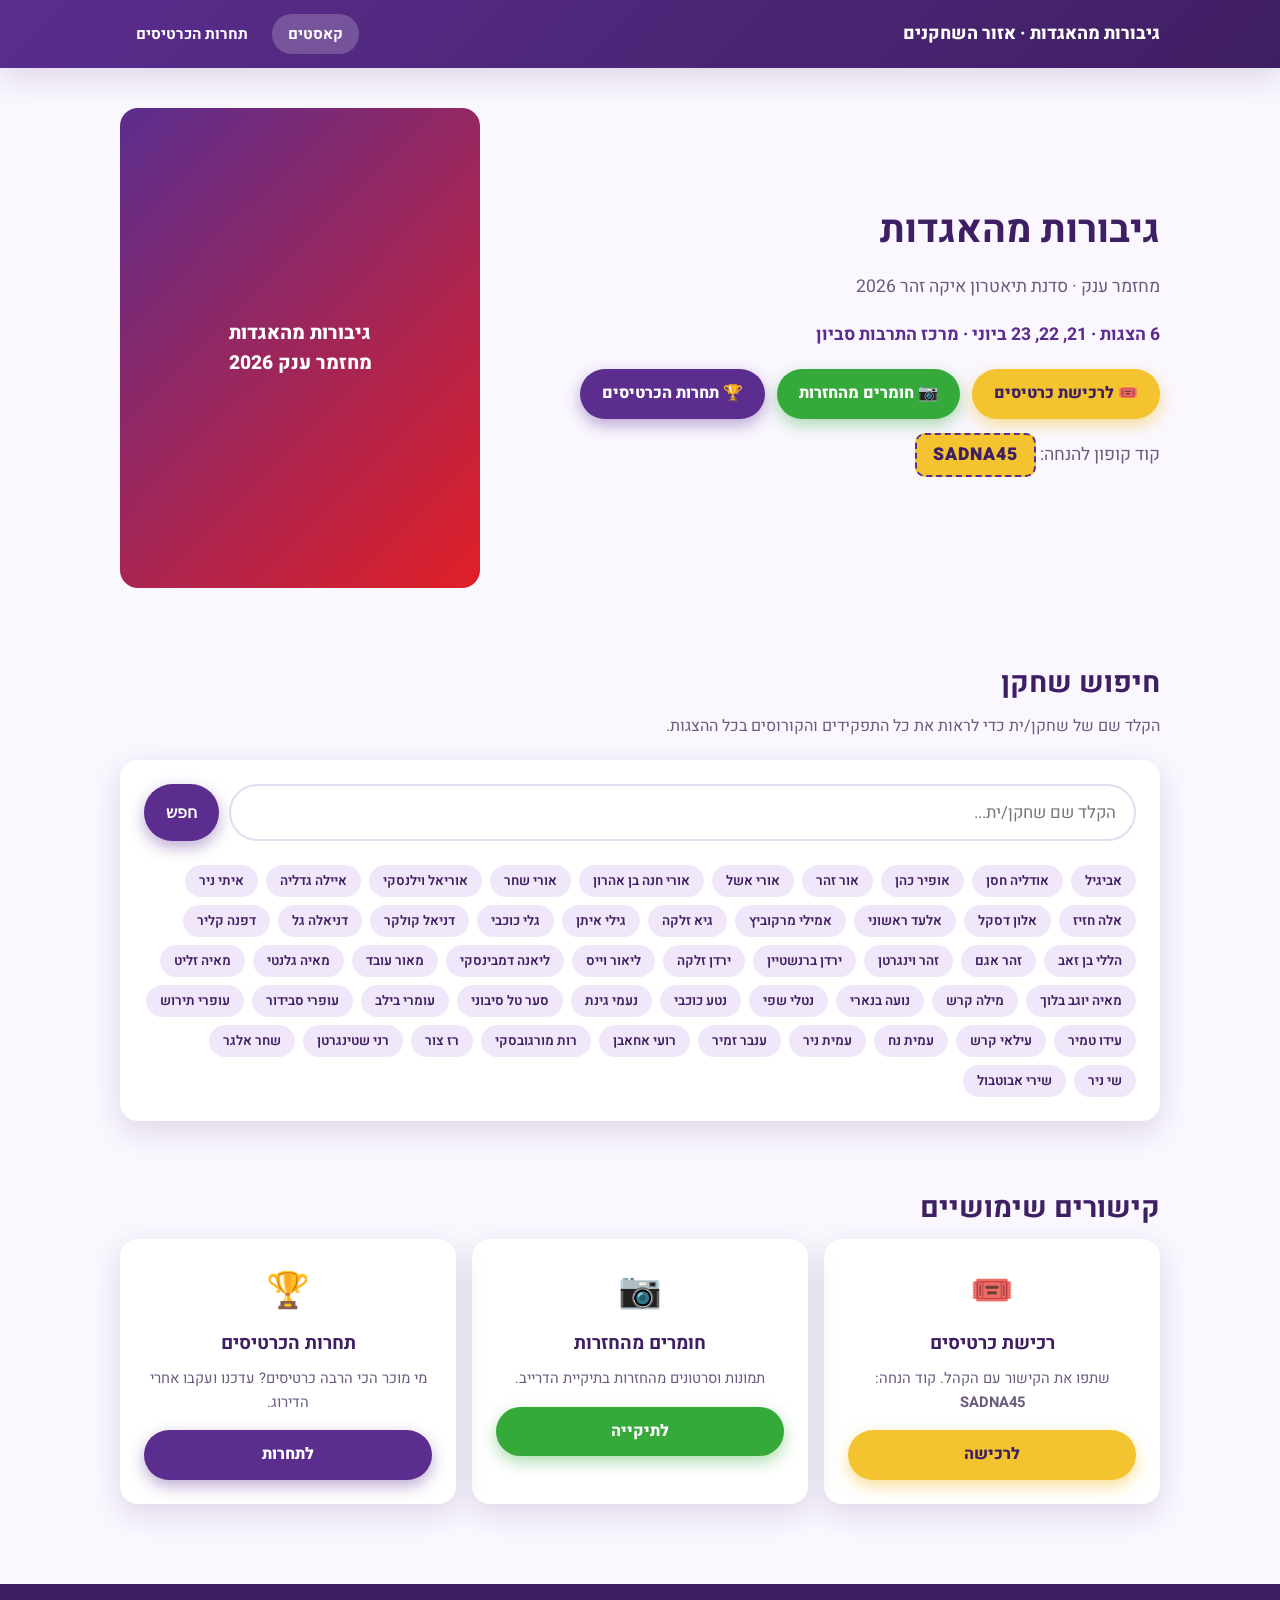
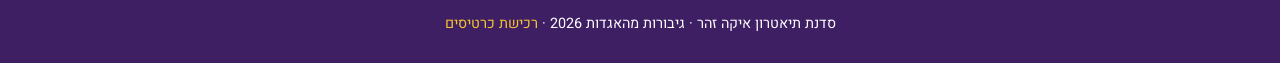
==== ikagiborotsite/index.html @ ffd876f1 "Add files via upload" ====
<!DOCTYPE html>
<html lang="he" dir="rtl">
<head>
  <meta charset="UTF-8" />
  <meta name="viewport" content="width=device-width, initial-scale=1" />
  <title>גיבורות מהאגדות · אזור השחקנים</title>
  <link rel="preconnect" href="https://fonts.googleapis.com" />
  <link href="https://fonts.googleapis.com/css2?family=Heebo:wght@400;600;700;800;900&display=swap" rel="stylesheet" />
  <link rel="stylesheet" href="css/styles.css" />
</head>
<body>
  <div class="topbar">
    <div class="container">
      <div class="brand">
        <img src="assets/logo.png" alt="סדנת תיאטרון איקה זהר" onerror="this.style.display='none'" />
        <span>גיבורות מהאגדות · אזור השחקנים</span>
      </div>
      <nav class="nav">
        <a href="index.html" class="active">קאסטים</a>
        <a href="competition.html">תחרות הכרטיסים</a>
      </nav>
    </div>
  </div>

  <div class="container">
    <section class="hero">
      <div>
        <h1 id="showTitle">גיבורות מהאגדות</h1>
        <p id="showSub">מחזמר ענק · סדנת תיאטרון איקה זהר 2026</p>
        <p id="showDates" style="font-weight:700;color:var(--purple)"></p>
        <div class="cta-row">
          <a class="btn btn-yellow" id="ticketsBtn" target="_blank" rel="noopener">🎟️ לרכישת כרטיסים</a>
          <a class="btn btn-green" id="driveBtn" target="_blank" rel="noopener">📷 חומרים מהחזרות</a>
          <a class="btn btn-primary" href="competition.html">🏆 תחרות הכרטיסים</a>
        </div>
        <p style="margin-top:14px">קוד קופון להנחה: <span class="coupon" id="couponBox">SADNA45</span></p>
      </div>
      <div class="poster">
        <img src="assets/poster.jpg" alt="פוסטר גיבורות מהאגדות"
             onerror="this.outerHTML='<div class=&quot;poster-fallback&quot;>גיבורות מהאגדות<br>מחזמר ענק 2026</div>'" />
      </div>
    </section>

    <section class="section">
      <h2>חיפוש שחקן</h2>
      <p class="sub">הקלד שם של שחקן/ית כדי לראות את כל התפקידים והקורוסים בכל ההצגות.</p>
      <div class="card">
        <div class="search-box">
          <input type="text" id="searchInput" placeholder="הקלד שם שחקן/ית..." autocomplete="off" />
          <button class="btn btn-primary" id="searchBtn">חפש</button>
        </div>
        <div class="suggestions" id="suggestions"></div>
        <div id="results"></div>
      </div>
    </section>

    <section class="section">
      <h2>קישורים שימושיים</h2>
      <div class="links-grid">
        <div class="link-card">
          <div class="ico">🎟️</div>
          <h3>רכישת כרטיסים</h3>
          <p>שתפו את הקישור עם הקהל. קוד הנחה: <strong>SADNA45</strong></p>
          <a class="btn btn-yellow btn-block" id="ticketsBtn2" target="_blank" rel="noopener">לרכישה</a>
        </div>
        <div class="link-card">
          <div class="ico">📷</div>
          <h3>חומרים מהחזרות</h3>
          <p>תמונות וסרטונים מהחזרות בתיקיית הדרייב.</p>
          <a class="btn btn-green btn-block" id="driveBtn2" target="_blank" rel="noopener">לתיקייה</a>
        </div>
        <div class="link-card">
          <div class="ico">🏆</div>
          <h3>תחרות הכרטיסים</h3>
          <p>מי מוכר הכי הרבה כרטיסים? עדכנו ועקבו אחרי הדירוג.</p>
          <a class="btn btn-primary btn-block" href="competition.html">לתחרות</a>
        </div>
      </div>
    </section>
  </div>

  <footer>
    <div class="container">
      סדנת תיאטרון איקה זהר · גיבורות מהאגדות 2026 ·
      <a id="footerTickets" target="_blank" rel="noopener">רכישת כרטיסים</a>
    </div>
  </footer>

  <script src="js/config.js"></script>
  <script src="js/cast-data.js"></script>
  <script src="js/app.js"></script>
</body>
</html>
---- ikagiborotsite/css/styles.css ----
:root {
  --purple: #5b2d8e;
  --purple-dark: #3f1f63;
  --green: #36a93b;
  --red: #e11f26;
  --yellow: #f4c430;
  --bg: #faf7ff;
  --card: #ffffff;
  --text: #241433;
  --muted: #6b5a7e;
  --shadow: 0 10px 30px rgba(63, 31, 99, 0.15);
  --radius: 18px;
}

* { box-sizing: border-box; margin: 0; padding: 0; }

html, body {
  font-family: "Heebo", "Assistant", "Segoe UI", system-ui, sans-serif;
  background: var(--bg);
  color: var(--text);
  direction: rtl;
  line-height: 1.6;
  -webkit-font-smoothing: antialiased;
}

a { color: var(--purple); text-decoration: none; }
img { max-width: 100%; display: block; }

.container { max-width: 1080px; margin: 0 auto; padding: 0 20px; }

/* Header / Nav */
.topbar {
  background: linear-gradient(135deg, var(--purple), var(--purple-dark));
  color: #fff;
  padding: 14px 0;
  position: sticky;
  top: 0;
  z-index: 50;
  box-shadow: var(--shadow);
}
.topbar .container {
  display: flex;
  align-items: center;
  justify-content: space-between;
  gap: 16px;
  flex-wrap: wrap;
}
.brand { display: flex; align-items: center; gap: 12px; font-weight: 800; font-size: 1.1rem; }
.brand img { height: 44px; width: auto; border-radius: 50%; background: #fff; }
.nav { display: flex; gap: 8px; flex-wrap: wrap; }
.nav a {
  color: #fff;
  padding: 8px 16px;
  border-radius: 999px;
  font-weight: 700;
  font-size: 0.95rem;
  transition: background 0.15s;
}
.nav a:hover, .nav a.active { background: rgba(255,255,255,0.2); }

/* Hero / Poster */
.hero {
  display: grid;
  grid-template-columns: 1fr 360px;
  gap: 32px;
  align-items: center;
  padding: 40px 0;
}
.hero h1 { font-size: 2.4rem; color: var(--purple-dark); margin-bottom: 12px; }
.hero p { color: var(--muted); font-size: 1.1rem; margin-bottom: 20px; }
.poster img {
  border-radius: var(--radius);
  box-shadow: var(--shadow);
  border: 4px solid #fff;
}
.poster-fallback {
  border-radius: var(--radius);
  background: linear-gradient(135deg, var(--purple), var(--red));
  color: #fff;
  aspect-ratio: 3/4;
  display: flex;
  align-items: center;
  justify-content: center;
  text-align: center;
  padding: 24px;
  font-weight: 800;
  font-size: 1.2rem;
}

/* Buttons */
.btn {
  display: inline-flex;
  align-items: center;
  gap: 8px;
  padding: 12px 22px;
  border-radius: 999px;
  font-weight: 800;
  font-size: 1rem;
  border: none;
  cursor: pointer;
  transition: transform 0.12s, box-shadow 0.12s;
}
.btn:hover { transform: translateY(-2px); }
.btn-primary { background: var(--purple); color: #fff; box-shadow: 0 6px 16px rgba(91,45,142,0.4); }
.btn-yellow { background: var(--yellow); color: var(--purple-dark); box-shadow: 0 6px 16px rgba(244,196,48,0.5); }
.btn-green { background: var(--green); color: #fff; box-shadow: 0 6px 16px rgba(54,169,59,0.4); }
.btn-red { background: var(--red); color: #fff; box-shadow: 0 6px 16px rgba(225,31,38,0.4); }
.btn-block { width: 100%; justify-content: center; }

.cta-row { display: flex; gap: 12px; flex-wrap: wrap; }

/* Cards / sections */
.section { padding: 32px 0; }
.section h2 { font-size: 1.8rem; color: var(--purple-dark); margin-bottom: 8px; }
.section .sub { color: var(--muted); margin-bottom: 20px; }

.card {
  background: var(--card);
  border-radius: var(--radius);
  box-shadow: var(--shadow);
  padding: 24px;
}

/* Search */
.search-box {
  display: flex;
  gap: 10px;
  margin-bottom: 24px;
  flex-wrap: wrap;
}
.search-box input {
  flex: 1;
  min-width: 220px;
  padding: 14px 18px;
  border-radius: 999px;
  border: 2px solid #e6dcf2;
  font-size: 1.05rem;
  font-family: inherit;
  outline: none;
}
.search-box input:focus { border-color: var(--purple); }

.actor-result h3 {
  color: var(--purple);
  font-size: 1.4rem;
  margin-bottom: 14px;
  border-bottom: 3px solid var(--yellow);
  padding-bottom: 8px;
  display: inline-block;
}
.role-table { width: 100%; border-collapse: collapse; margin-top: 8px; }
.role-table th, .role-table td {
  text-align: right;
  padding: 12px 14px;
  border-bottom: 1px solid #eee5f6;
}
.role-table th { background: #f3ecfb; color: var(--purple-dark); font-weight: 800; }
.role-table tr:hover td { background: #faf6ff; }
.tag-chorus { background: var(--green); color:#fff; padding:2px 10px; border-radius:999px; font-size:.8rem; font-weight:700; }
.tag-role { background: var(--yellow); color: var(--purple-dark); padding:2px 10px; border-radius:999px; font-size:.8rem; font-weight:700; }

.suggestions { display:flex; flex-wrap:wrap; gap:8px; margin-top:12px; }
.suggestions button {
  background:#f0e8fa; border:none; color:var(--purple-dark);
  padding:6px 14px; border-radius:999px; cursor:pointer; font-family:inherit; font-weight:600;
}
.suggestions button:hover { background: var(--yellow); }
.empty { color: var(--muted); text-align:center; padding: 24px; }

/* Scoreboard */
.scoreboard { list-style: none; }
.score-row {
  display: grid;
  grid-template-columns: 56px 1fr auto;
  align-items: center;
  gap: 14px;
  padding: 14px 18px;
  border-radius: 14px;
  margin-bottom: 10px;
  background: #f7f2fd;
  transition: transform .12s;
}
.score-row:hover { transform: scale(1.01); }
.score-row .rank {
  font-weight: 900; font-size: 1.3rem; text-align:center;
  width: 44px; height: 44px; line-height: 44px; border-radius: 50%;
  background: #e6dcf2; color: var(--purple-dark);
}
.score-row.gold .rank { background: var(--yellow); color: var(--purple-dark); }
.score-row.silver .rank { background: #d8d8e0; }
.score-row.bronze .rank { background: #e8b785; color:#fff; }
.score-row .name { font-weight: 800; font-size: 1.1rem; }
.score-row .count { font-weight: 900; font-size: 1.4rem; color: var(--purple); }
.score-row .count small { font-size: .8rem; color: var(--muted); font-weight:600; }

.form-grid { display: grid; gap: 12px; }
.form-grid label { font-weight: 700; color: var(--purple-dark); font-size: .95rem; }
.form-grid input, .form-grid select {
  padding: 12px 16px;
  border-radius: 12px;
  border: 2px solid #e6dcf2;
  font-size: 1rem;
  font-family: inherit;
  width: 100%;
  outline: none;
}
.form-grid input:focus, .form-grid select:focus { border-color: var(--purple); }
.notice { padding: 12px 16px; border-radius: 12px; margin: 12px 0; font-weight:600; }
.notice.ok { background: #e3f7e4; color: #1d6b21; }
.notice.err { background: #fde3e4; color: #a01419; }
.notice.info { background: #fff6da; color: #8a6d14; }

.purchases-log { margin-top:16px; max-height: 260px; overflow-y:auto; }
.purchases-log .item {
  display:flex; justify-content:space-between; gap:10px;
  padding:8px 12px; border-bottom:1px solid #eee5f6; font-size:.92rem;
}
.purchases-log .item .buyer { color: var(--muted); }

/* Links grid */
.links-grid { display:grid; grid-template-columns: repeat(auto-fit,minmax(220px,1fr)); gap:16px; }
.link-card {
  background: var(--card); border-radius: var(--radius); box-shadow: var(--shadow);
  padding: 24px; text-align:center;
}
.link-card .ico { font-size: 2.2rem; margin-bottom: 10px; }
.link-card h3 { color: var(--purple-dark); margin-bottom:8px; }
.link-card p { color: var(--muted); font-size:.92rem; margin-bottom:16px; }

footer {
  background: var(--purple-dark);
  color: #fff;
  text-align: center;
  padding: 28px 0;
  margin-top: 48px;
  font-size: .9rem;
}
footer a { color: var(--yellow); }

.coupon {
  display:inline-block; background: var(--yellow); color: var(--purple-dark);
  font-weight:900; padding:6px 16px; border-radius:10px; letter-spacing:1px;
  border: 2px dashed var(--purple);
}

@media (max-width: 820px) {
  .hero { grid-template-columns: 1fr; }
  .poster { order: -1; max-width: 320px; margin: 0 auto; }
  .hero h1 { font-size: 1.8rem; }
}
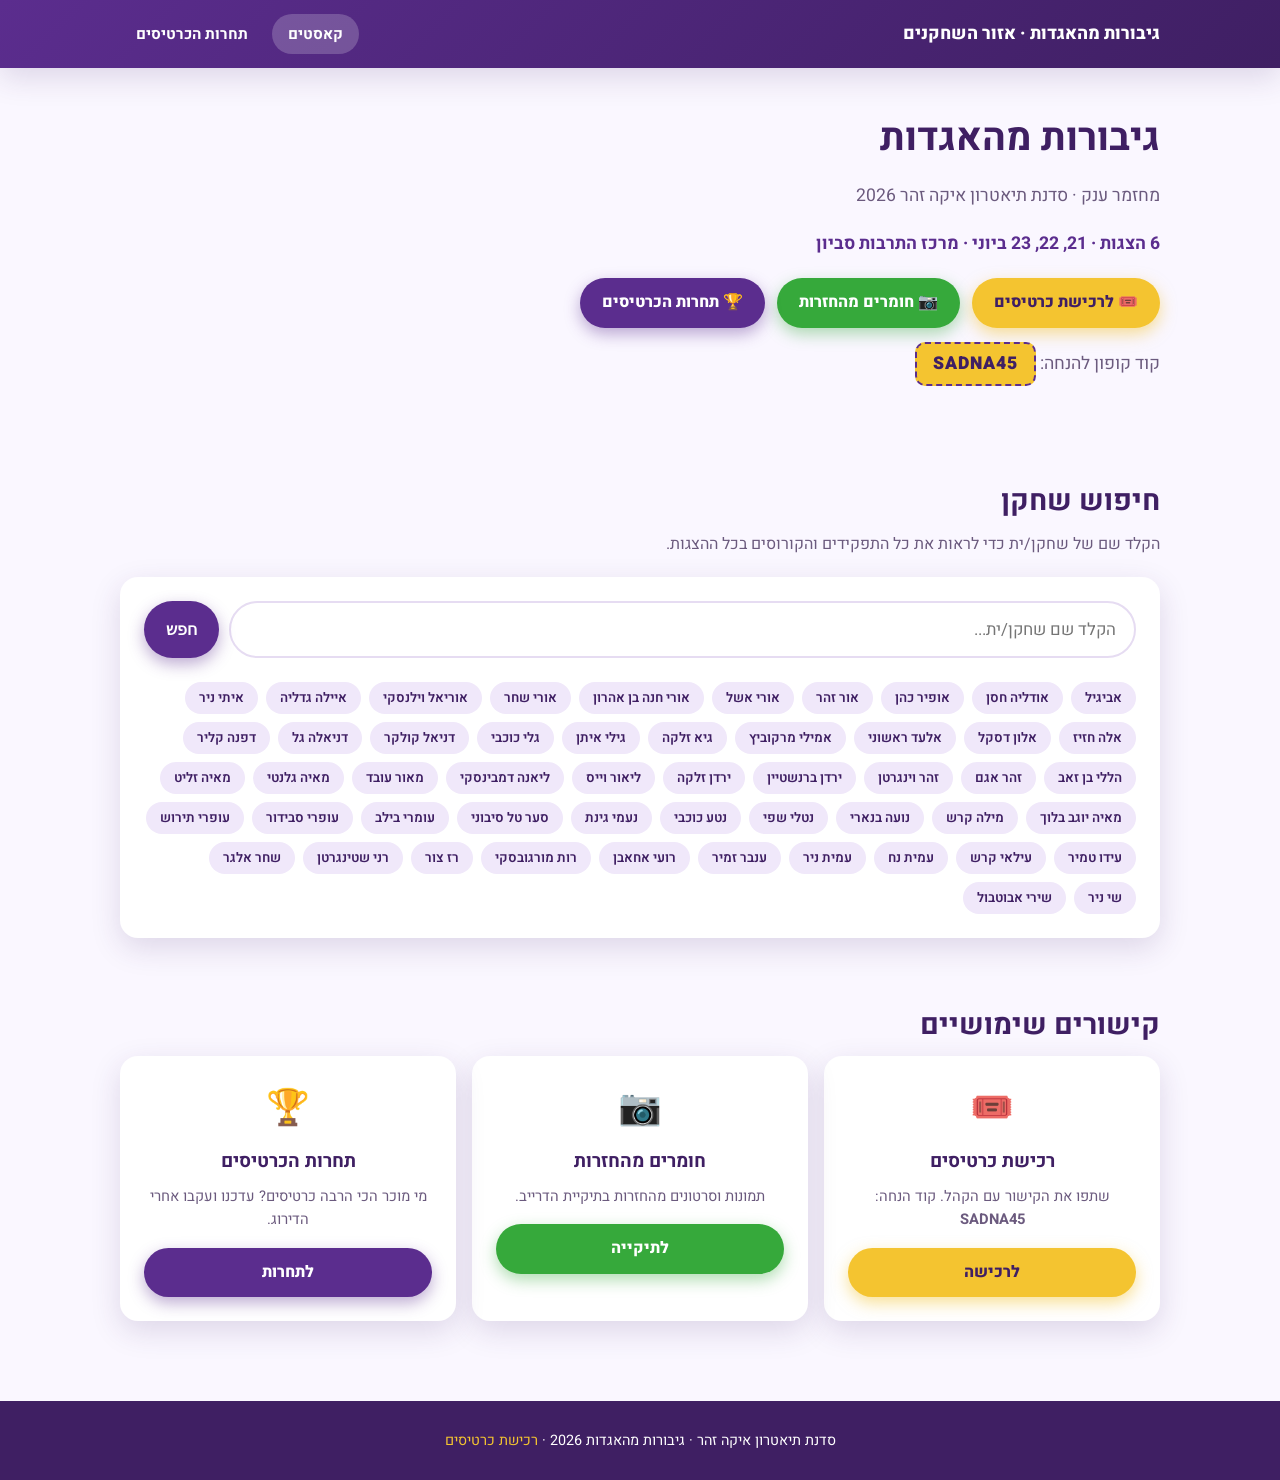
==== commit 10dbad05: "Add files via upload" ====
--- a/ikagiborotsite/index.html
+++ b/ikagiborotsite/index.html
@@ -23,7 +23,7 @@
   </div>
 
   <div class="container">
-    <section class="hero">
+    <section class="hero" style="display:block">
       <div>
         <h1 id="showTitle">גיבורות מהאגדות</h1>
         <p id="showSub">מחזמר ענק · סדנת תיאטרון איקה זהר 2026</p>
@@ -34,10 +34,6 @@
           <a class="btn btn-primary" href="competition.html">🏆 תחרות הכרטיסים</a>
         </div>
         <p style="margin-top:14px">קוד קופון להנחה: <span class="coupon" id="couponBox">SADNA45</span></p>
-      </div>
-      <div class="poster">
-        <img src="assets/poster.jpg" alt="פוסטר גיבורות מהאגדות"
-             onerror="this.outerHTML='<div class=&quot;poster-fallback&quot;>גיבורות מהאגדות<br>מחזמר ענק 2026</div>'" />
       </div>
     </section>
 
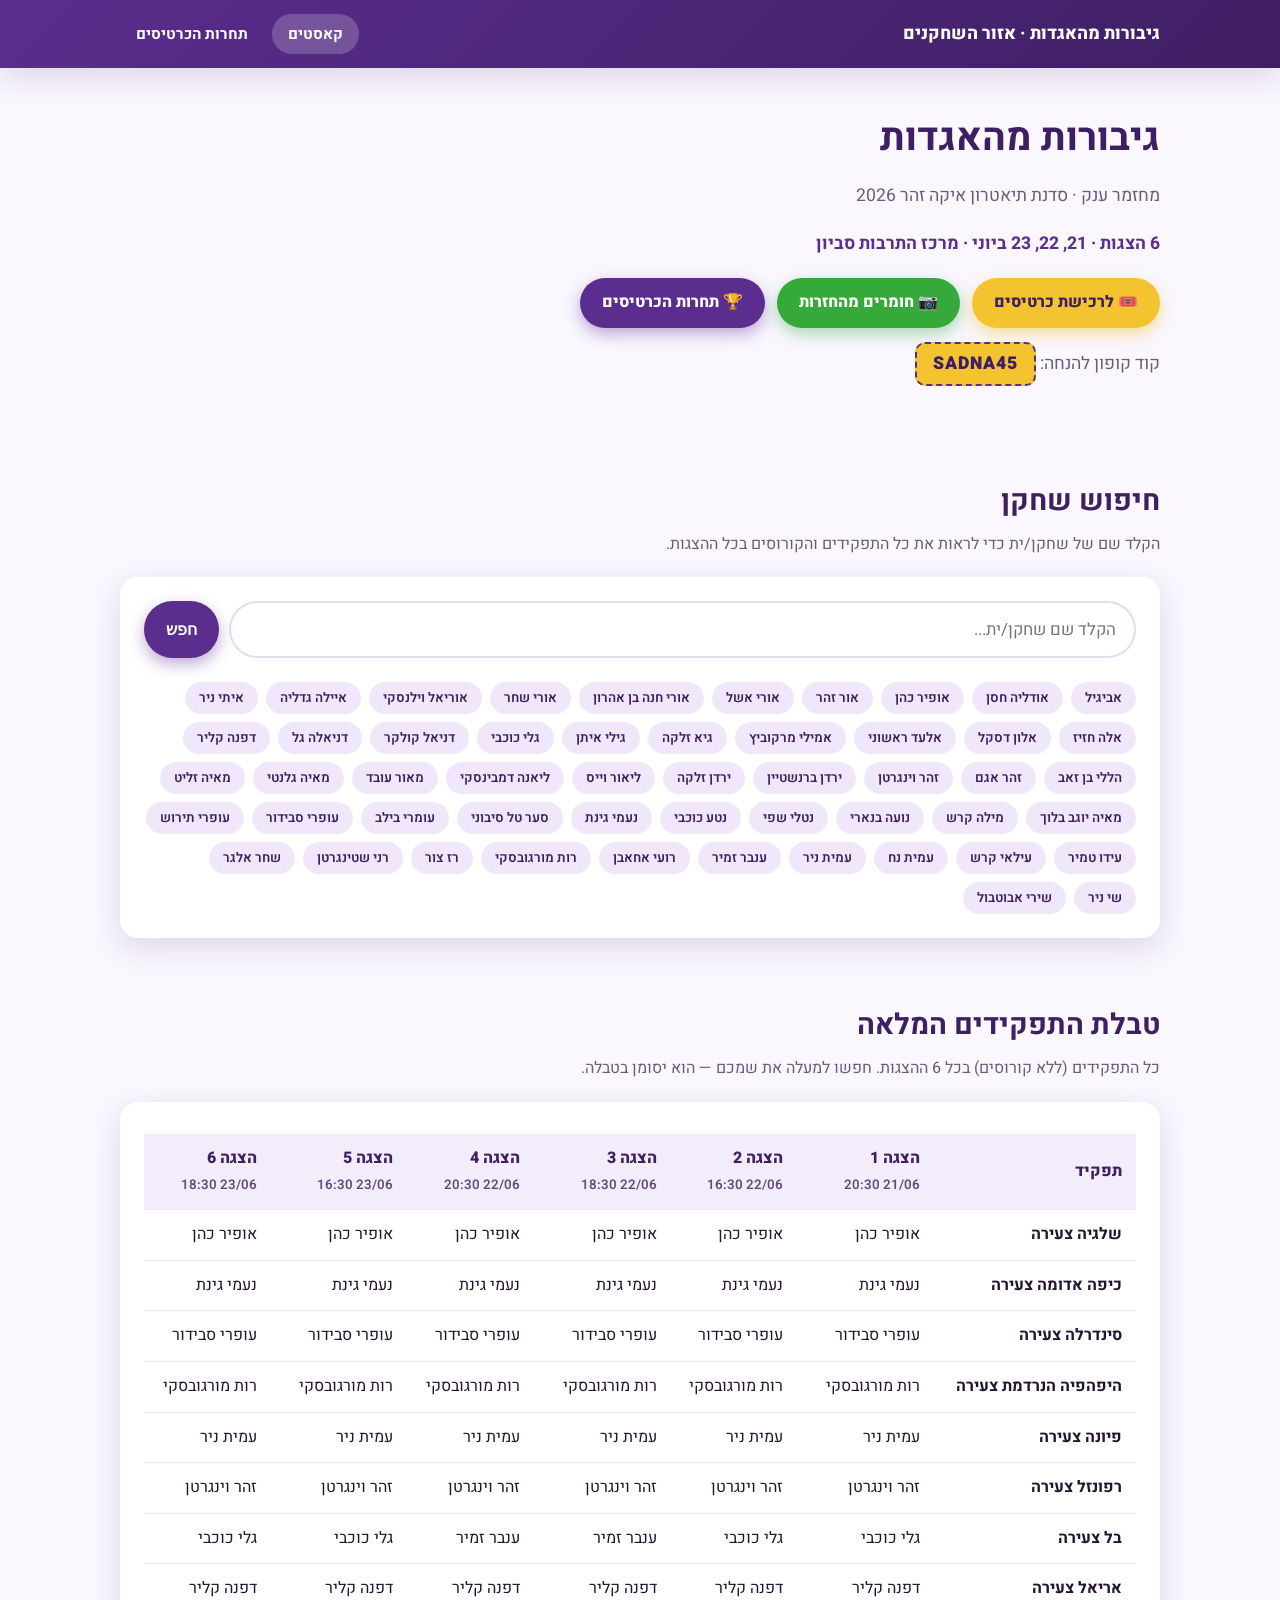
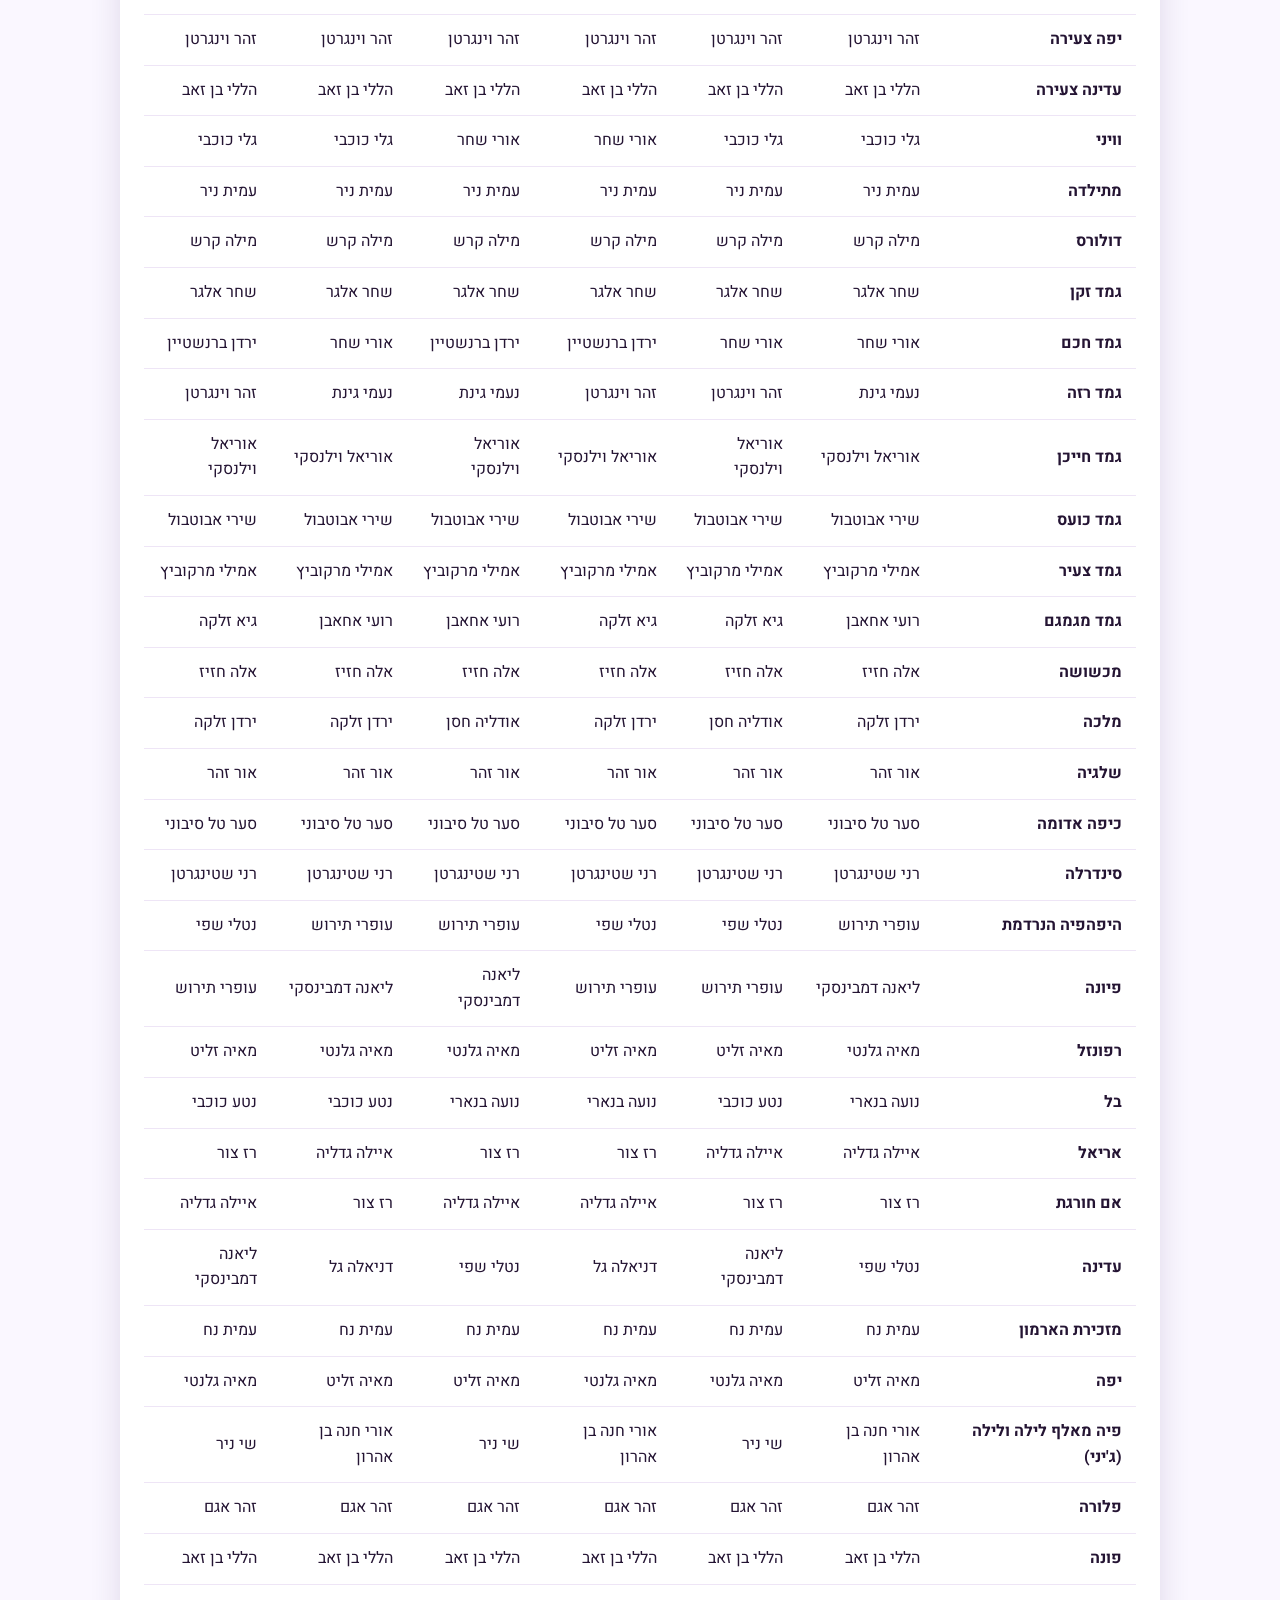
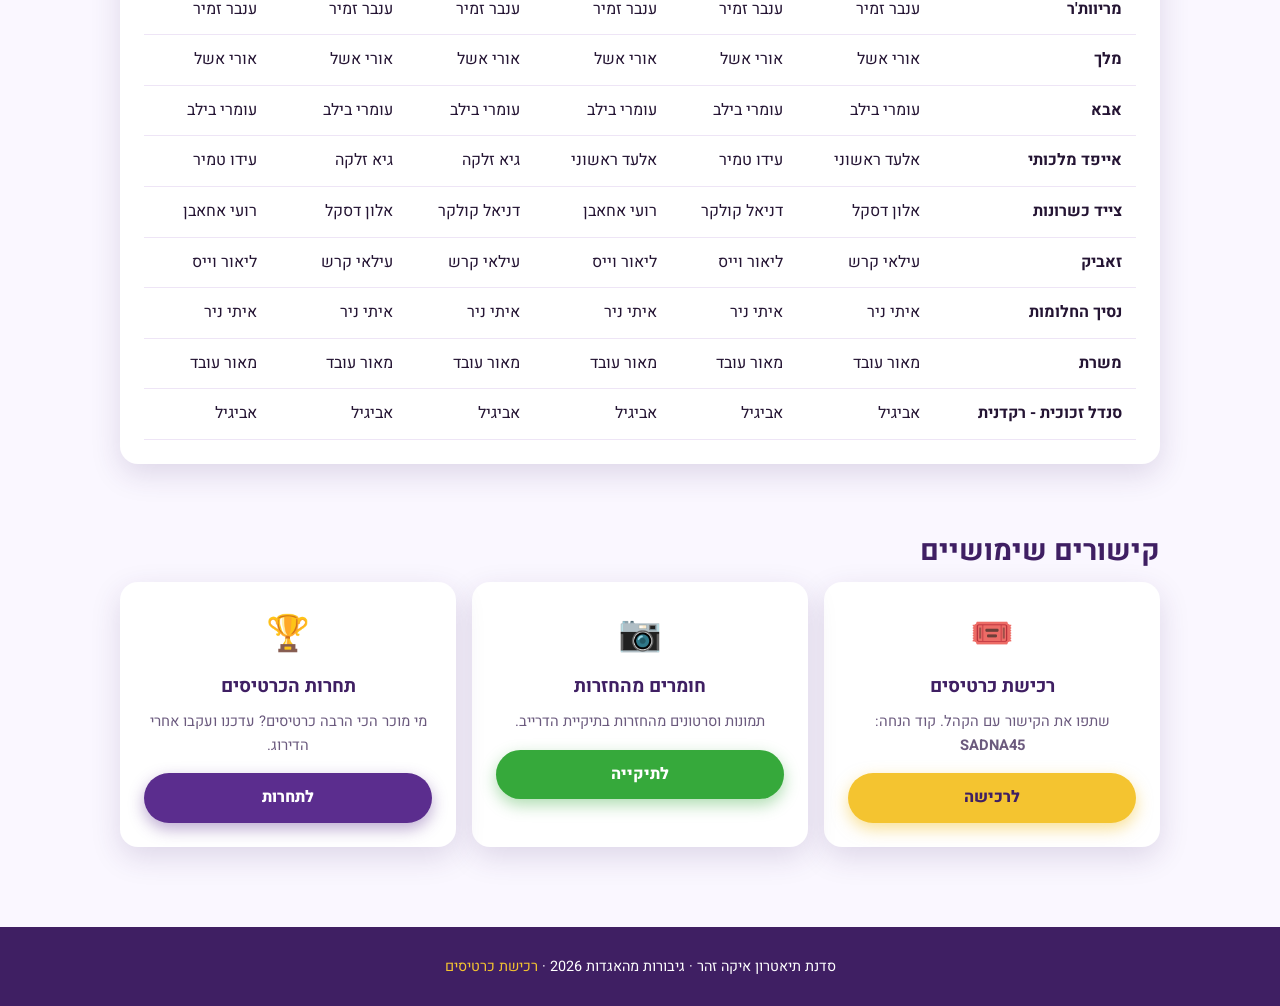
==== commit f2f0d99f: "Add files via upload" ====
--- a/ikagiborotsite/index.html
+++ b/ikagiborotsite/index.html
@@ -51,6 +51,14 @@
     </section>
 
     <section class="section">
+      <h2>טבלת התפקידים המלאה</h2>
+      <p class="sub">כל התפקידים (ללא קורוסים) בכל 6 ההצגות. חפשו למעלה את שמכם — הוא יסומן בטבלה.</p>
+      <div class="card" style="overflow-x:auto">
+        <table class="role-table" id="castTable"></table>
+      </div>
+    </section>
+
+    <section class="section">
       <h2>קישורים שימושיים</h2>
       <div class="links-grid">
         <div class="link-card">
--- a/ikagiborotsite/css/styles.css
+++ b/ikagiborotsite/css/styles.css
@@ -156,6 +156,14 @@
 }
 .role-table th { background: #f3ecfb; color: var(--purple-dark); font-weight: 800; }
 .role-table tr:hover td { background: #faf6ff; }
+#castTable td.muted { color: #b9a9cc; text-align: center; }
+#castTable td.hl {
+  background: var(--yellow) !important;
+  font-weight: 900;
+  color: var(--purple-dark);
+  box-shadow: inset 0 0 0 2px var(--purple);
+}
+#castTable th small { font-weight: 600; opacity: .8; }
 .tag-chorus { background: var(--green); color:#fff; padding:2px 10px; border-radius:999px; font-size:.8rem; font-weight:700; }
 .tag-role { background: var(--yellow); color: var(--purple-dark); padding:2px 10px; border-radius:999px; font-size:.8rem; font-weight:700; }
 
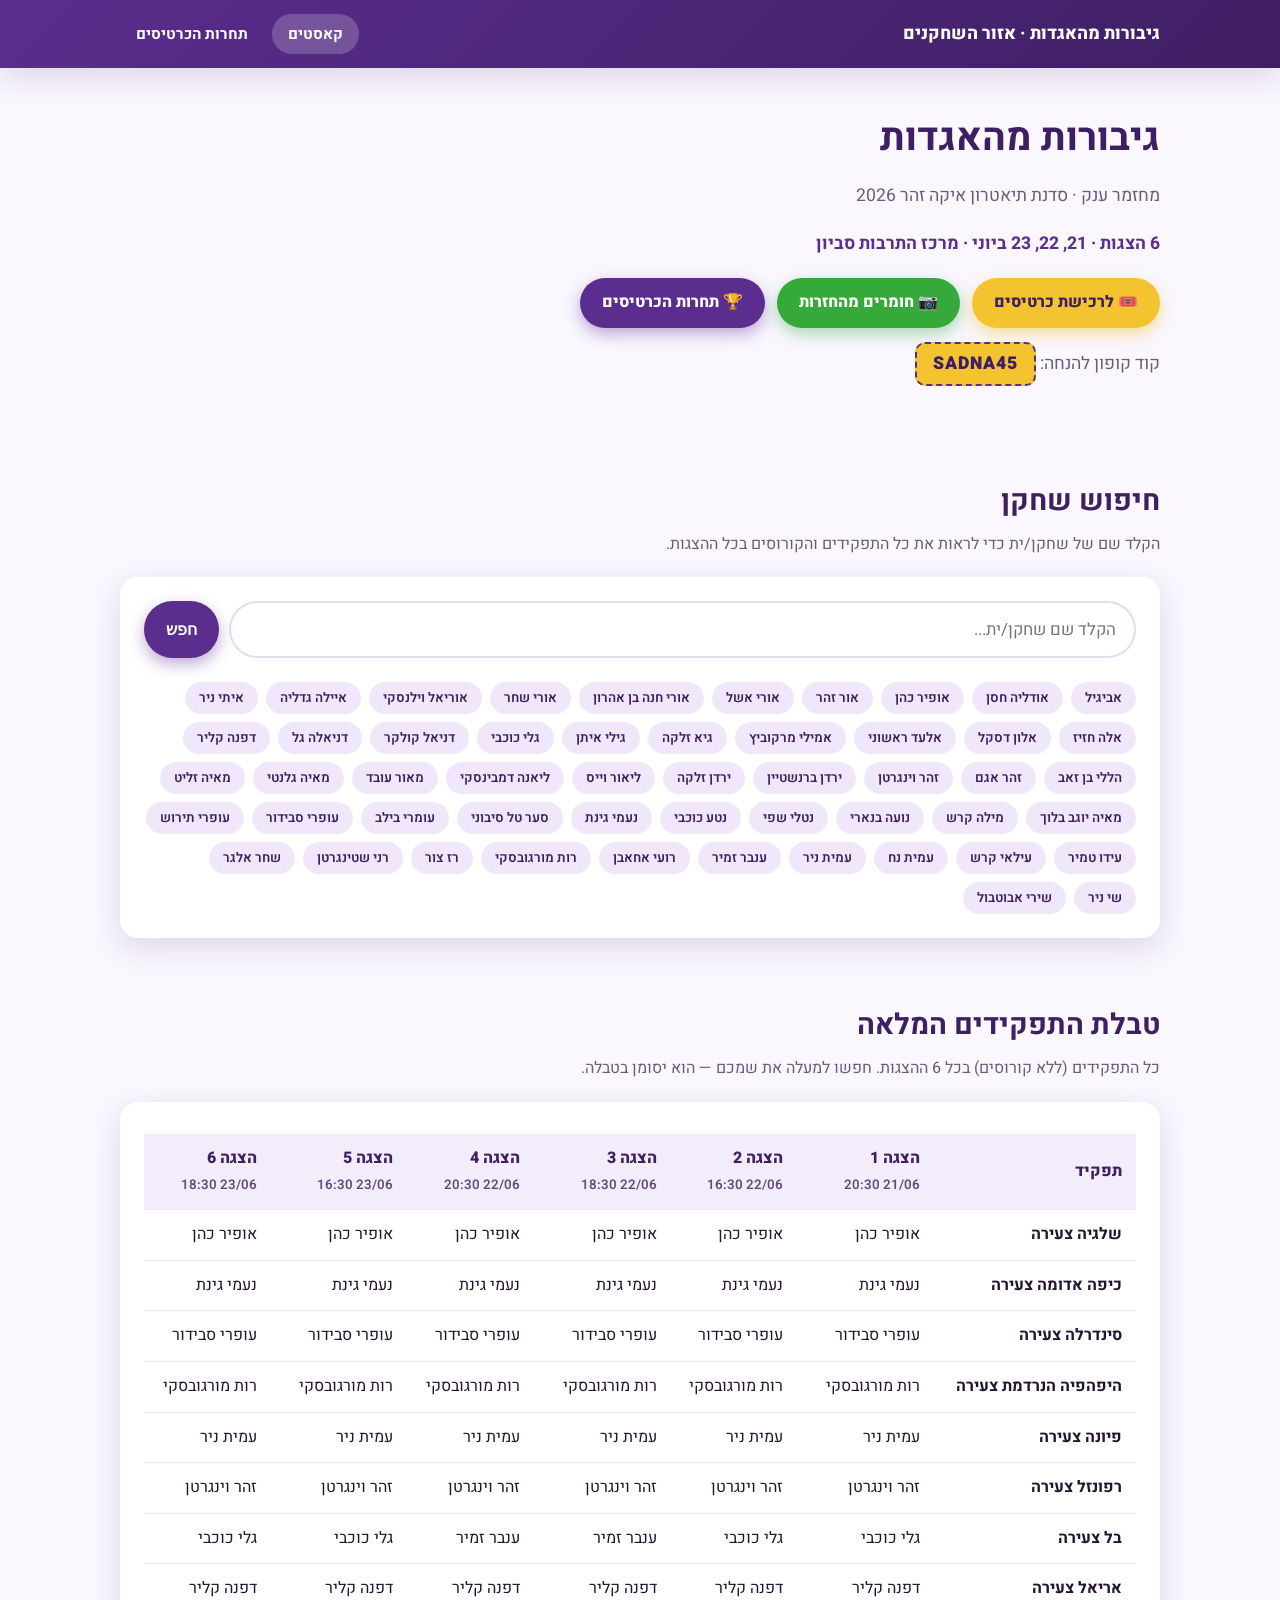
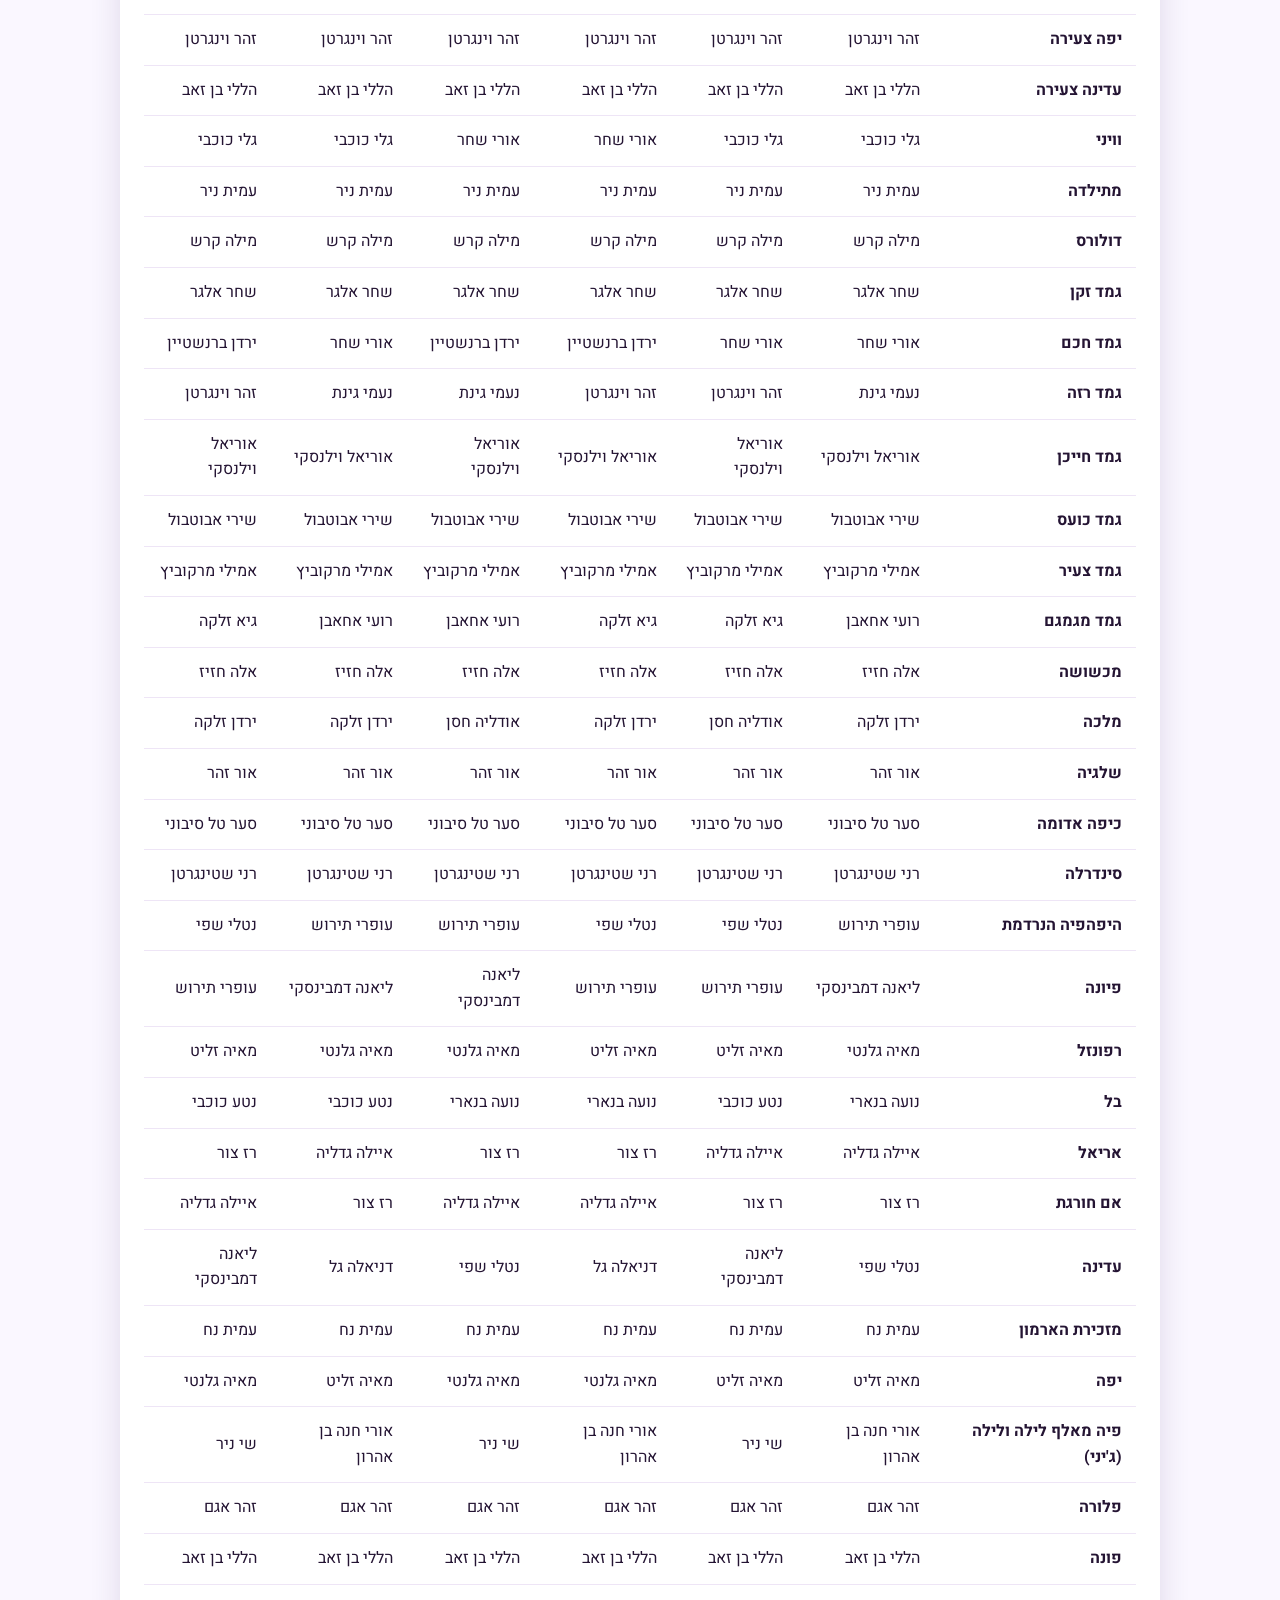
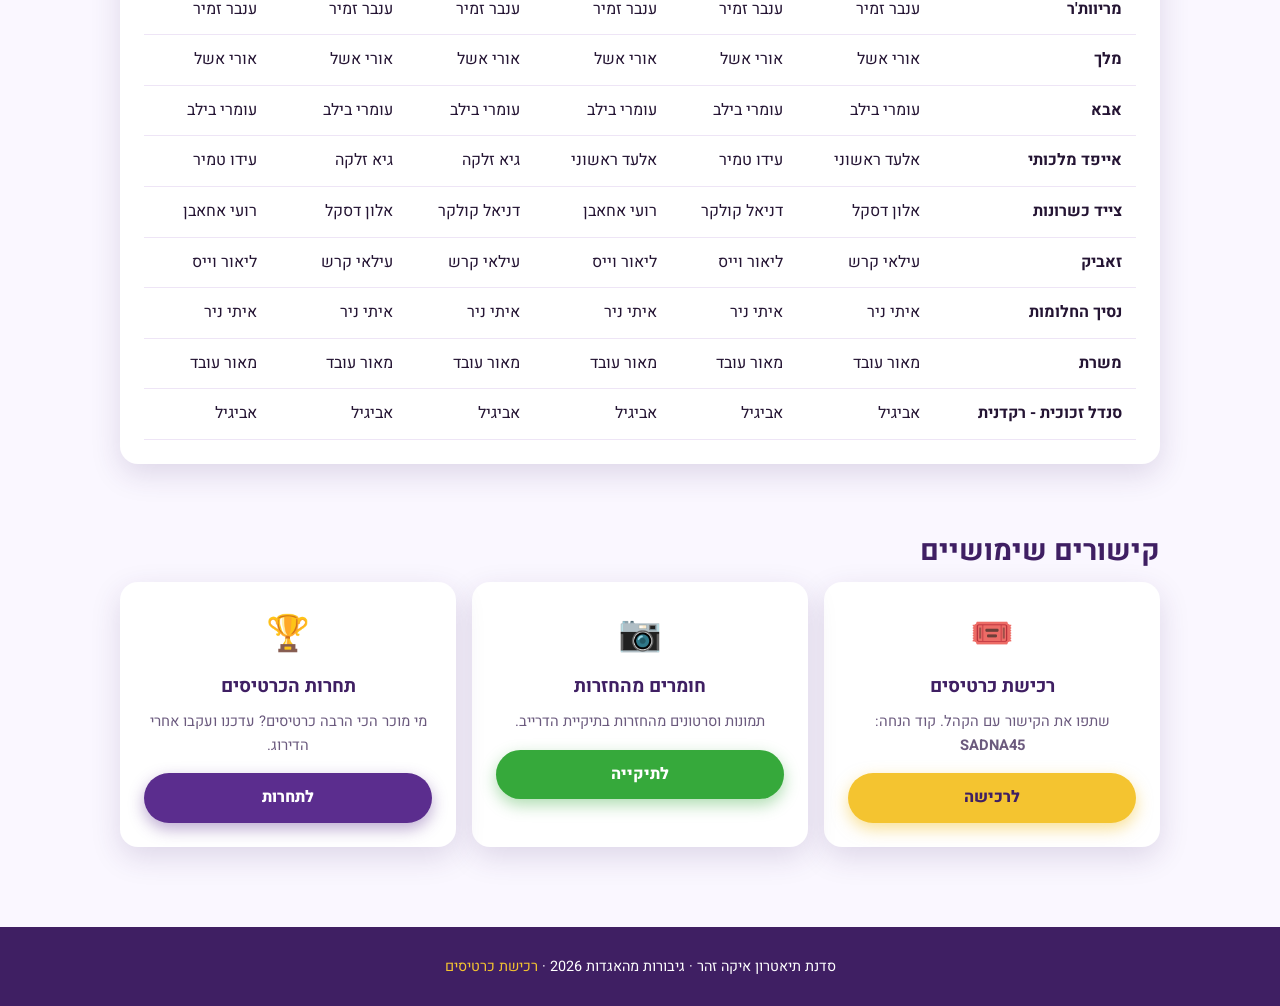
==== commit eb2f5476: "Add files via upload" ====
--- a/ikagiborotsite/index.html
+++ b/ikagiborotsite/index.html
@@ -90,8 +90,10 @@
     </div>
   </footer>
 
+  <script src="https://cdn.jsdelivr.net/npm/@supabase/supabase-js@2"></script>
   <script src="js/config.js"></script>
   <script src="js/cast-data.js"></script>
+  <script src="js/load-cast.js"></script>
   <script src="js/app.js"></script>
 </body>
 </html>
